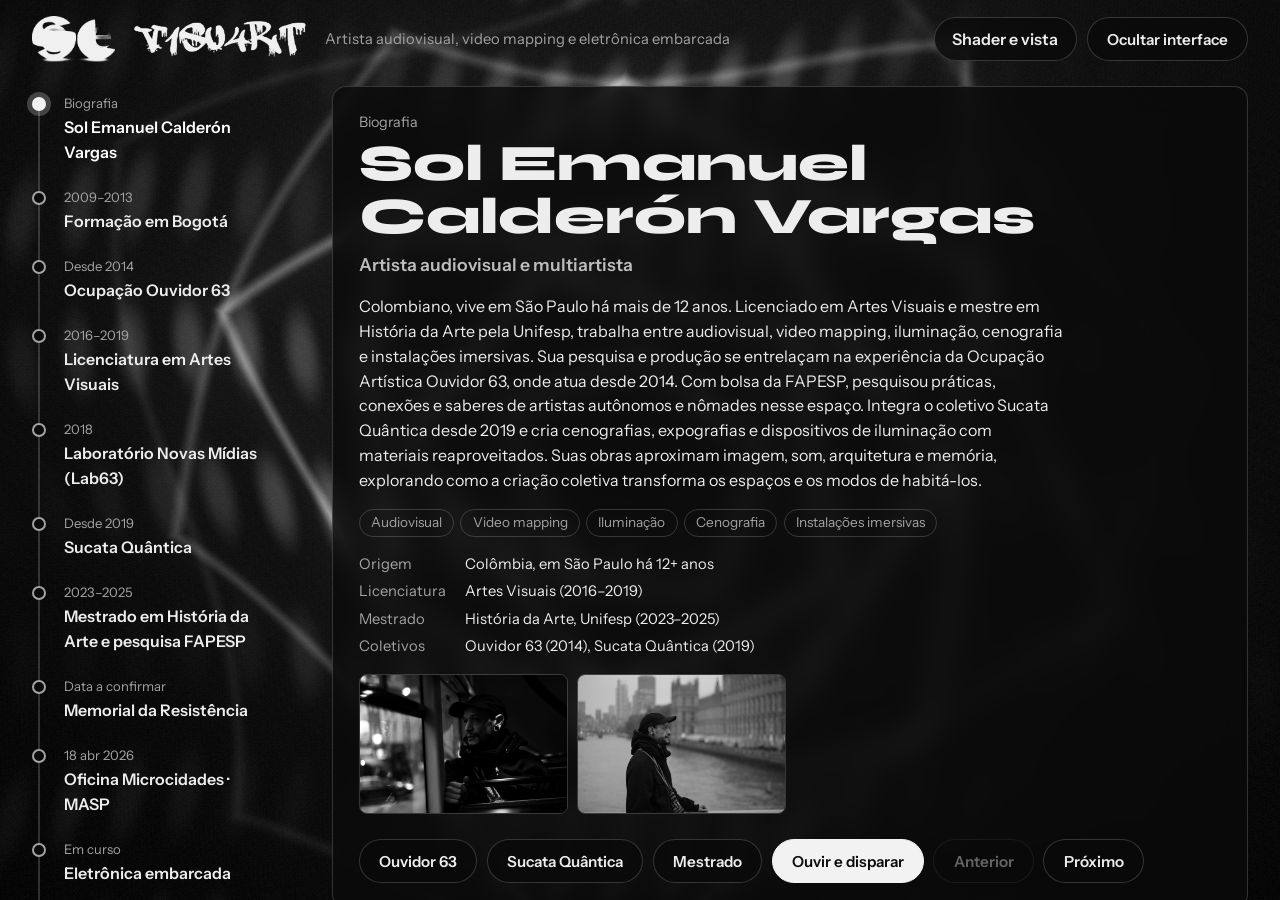
==== index.html @ 140cc6bf "Adicionar index.html e vercel.json, atualizar README e csproj" ====
<!DOCTYPE html>
<html lang="pt-BR">
<head>
  <meta charset="utf-8">
  <meta http-equiv="refresh" content="0; url=Portfolio/wwwroot/index.html">
  <title>Sol Emanuel · S0LE</title>
</head>
<body>
  <p><a href="Portfolio/wwwroot/index.html">Abrir o portfólio</a></p>
</body>
</html>
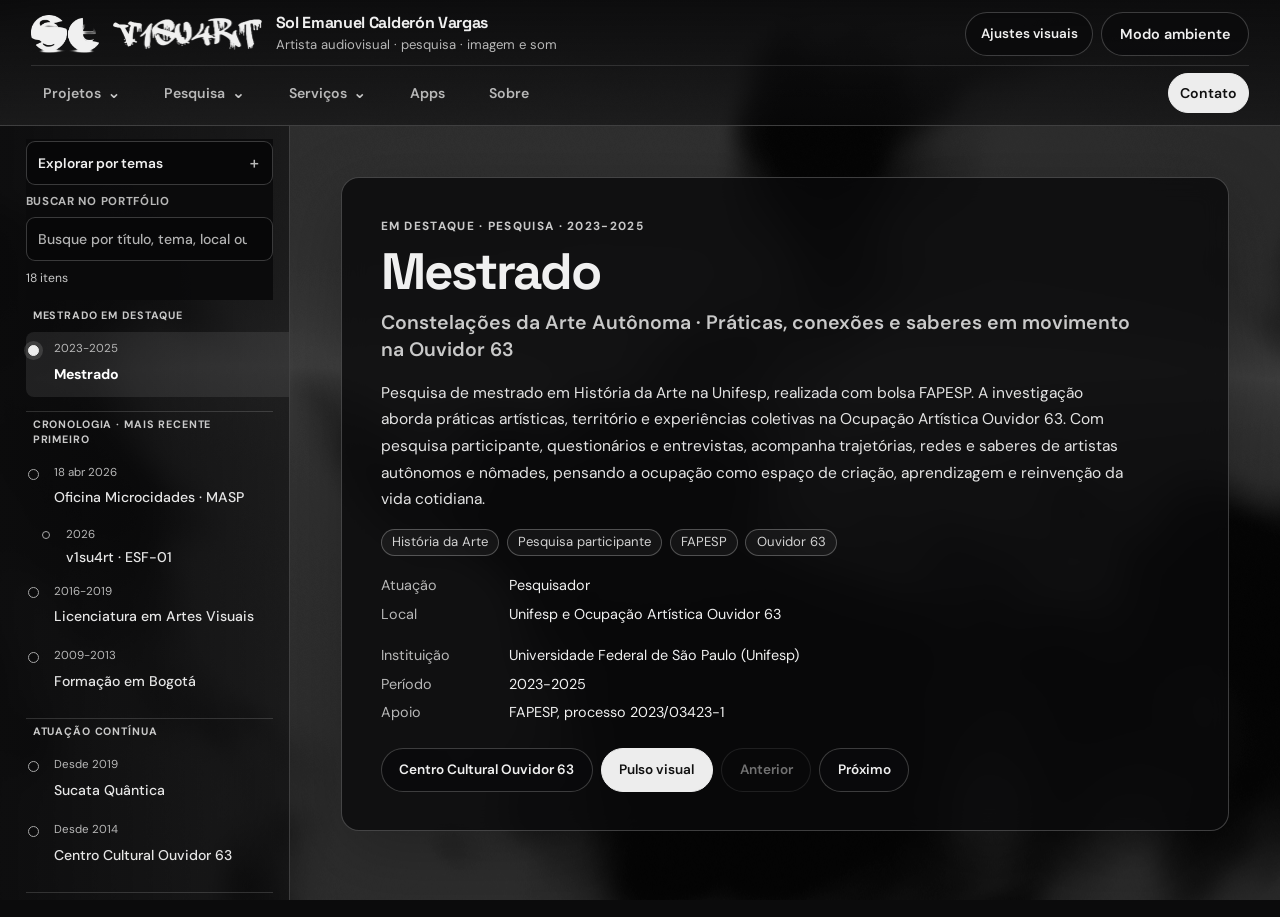
==== commit 41653439: "fix: sincroniza raiz com versao atualizada de wwwroot" ====
--- a/index.html
+++ b/index.html
@@ -2,10 +2,192 @@
 <html lang="pt-BR">
 <head>
   <meta charset="utf-8">
-  <meta http-equiv="refresh" content="0; url=Portfolio/wwwroot/index.html">
-  <title>Sol Emanuel · S0LE</title>
+  <meta name="viewport" content="width=device-width, initial-scale=1, viewport-fit=cover">
+  <meta name="description" content="Portfólio artístico de Sol Emanuel Calderón Vargas: audiovisual, fotografia, pesquisa e experiências visuais interativas.">
+  <meta name="theme-color" content="#0b0b0c">
+  <title>Sol Emanuel Calderón Vargas · Portfólio</title>
+  <link rel="preconnect" href="https://fonts.googleapis.com">
+  <link rel="preconnect" href="https://fonts.gstatic.com" crossorigin>
+  <link href="https://fonts.googleapis.com/css2?family=DM+Sans:wght@400;500;600;700&family=Space+Grotesk:wght@500;600;700&display=swap" rel="stylesheet">
+  <link rel="stylesheet" href="css/style.css">
 </head>
-<body>
-  <p><a href="Portfolio/wwwroot/index.html">Abrir o portfólio</a></p>
+<body class="v-desktop">
+  <canvas id="gl" aria-hidden="true"></canvas>
+  <div class="app" id="app">
+    <header class="brand">
+      <div class="identity">
+        <button type="button" class="logo logo-sole" id="logo-sole" aria-label="Sol Emanuel: abrir apresentação">
+          <img class="mono" src="img/sole-mono.png" alt="S0LE">
+          <img class="color" src="img/sole-color.jpg" alt="">
+        </button>
+        <button type="button" class="logo logo-v" id="logo-v" aria-label="Abrir Fotografias analógicas · VIVITAR">
+          <img src="img/v1su4rt-mono.png" alt="v1su4rt">
+        </button>
+        <div class="identity-copy">
+          <p class="brand-name">Sol Emanuel Calderón Vargas</p>
+          <p class="brand-sub">Artista audiovisual · pesquisa · imagem e som</p>
+        </div>
+      </div>
+      <nav class="main-nav" aria-label="Navegação principal">
+        <button type="button" class="nav-link" id="nav-work">Projetos</button>
+        <button type="button" class="nav-link" id="nav-apps">Apps</button>
+        <button type="button" class="nav-link" id="nav-bio">Sobre</button>
+        <button type="button" class="nav-link" id="nav-contact">Contato</button>
+        <button type="button" class="nav-link" id="nav-services">Serviços</button>
+      </nav>
+      <nav class="desktop-nav" aria-label="Navegação desktop">
+        <div class="desktop-nav-item" data-desktop-menu>
+          <button type="button" class="desktop-nav-trigger" aria-expanded="false" aria-controls="desktop-projects-panel">Projetos <span aria-hidden="true">⌄</span></button>
+          <div class="desktop-menu-panel" id="desktop-projects-panel" hidden>
+            <button type="button" class="desktop-menu-link" data-desktop-action="all-projects">Ver cronologia completa</button>
+            <span class="desktop-menu-divider" aria-hidden="true"></span>
+            <button type="button" class="desktop-menu-link" data-project-id="masp">Oficina Microcidades · MASP</button>
+            <button type="button" class="desktop-menu-link" data-project-id="ouvidor63">Centro Cultural Ouvidor 63</button>
+            <button type="button" class="desktop-menu-link" data-project-id="sucata">Sucata Quântica</button>
+            <button type="button" class="desktop-menu-link" data-project-id="v1su4rt">v1su4rt · ESF-01</button>
+            <button type="button" class="desktop-menu-link" data-project-id="apps-interativos">Aplicativos interativos</button>
+            <button type="button" class="desktop-menu-link" data-project-id="fotografia-vivitar">Fotografias analógicas · VIVITAR</button>
+            <button type="button" class="desktop-menu-link" data-project-id="canal-youtube">Canal de Vídeo</button>
+          </div>
+        </div>
+        <div class="desktop-nav-item" data-desktop-menu>
+          <button type="button" class="desktop-nav-trigger" data-desktop-section="research" aria-expanded="false" aria-controls="desktop-research-panel">Pesquisa <span aria-hidden="true">⌄</span></button>
+          <div class="desktop-menu-panel" id="desktop-research-panel" hidden>
+            <button type="button" class="desktop-menu-link" data-project-id="mestrado">Mestrado</button>
+            <button type="button" class="desktop-menu-link" data-editorial-page="pesquisa-interativa">Pesquisa em andamento · Arte interativa</button>
+          </div>
+        </div>
+        <div class="desktop-nav-item" data-desktop-menu>
+          <button type="button" class="desktop-nav-trigger" data-desktop-section="services" aria-expanded="false" aria-controls="desktop-services-panel">Serviços <span aria-hidden="true">⌄</span></button>
+          <div class="desktop-menu-panel" id="desktop-services-panel" hidden>
+            <button type="button" class="desktop-menu-link" data-service-target="artista-visual">Artista visual</button>
+            <button type="button" class="desktop-menu-link" data-service-target="iluminador">Iluminador</button>
+            <button type="button" class="desktop-menu-link" data-service-target="cenografo">Cenógrafo</button>
+            <button type="button" class="desktop-menu-link" data-service-target="videomaker">Videomaker</button>
+            <button type="button" class="desktop-menu-link" data-service-target="fotografo">Fotógrafo</button>
+          </div>
+        </div>
+        <button type="button" class="desktop-nav-link" data-project-id="apps-interativos">Apps</button>
+        <button type="button" class="desktop-nav-link" data-project-id="bio">Sobre</button>
+        <button type="button" class="desktop-nav-link desktop-contact" data-project-id="contato">Contato</button>
+      </nav>
+      <div class="head-actions">
+        <details class="controls" id="controls">
+          <summary>Ajustes visuais</summary>
+          <div class="panel">
+            <label for="c-view">Visualização</label>
+            <select id="c-view">
+              <option value="auto">Automática</option><option value="desktop">Desktop</option><option value="tablet">Tablet</option><option value="mobile">Celular</option>
+            </select>
+            <label for="c-speed">Velocidade do ambiente <output id="o-speed" for="c-speed">1.00</output></label>
+            <input type="range" id="c-speed" min="0" max="3" step="0.05" value="1">
+            <label for="c-warp">Distorção <output id="o-warp" for="c-warp">0.60</output></label>
+            <input type="range" id="c-warp" min="0" max="2" step="0.05" value="0.6">
+            <label for="c-pigment">Intensidade do pigmento <output id="o-pigment" for="c-pigment">1.00</output></label>
+            <input type="range" id="c-pigment" min="0.2" max="1.5" step="0.05" value="1">
+            <p class="note">O ambiente começa em tons de cinza. Toque ou arraste no fundo para criar manchas de cor. Com movimento reduzido, elas ficam paradas e desaparecem em alguns segundos.</p>
+            <button type="button" id="c-clear-ink" class="text-button">Limpar manchas</button>
+            <button type="button" id="c-reset" class="text-button">Restaurar ajustes</button>
+          </div>
+        </details>
+        <label class="ambient-effects" for="c-effect">Efeito visual
+          <select id="c-effect" aria-label="Efeito visual do modo ambiente">
+            <option value="auto">Por projeto</option>
+            <option value="1">Fumaça</option>
+            <option value="2">Orgânico psicodélico</option>
+            <option value="3">Fluxo fluido</option>
+            <option value="0">Analógico</option>
+            <option value="4">Malha digital</option>
+          </select>
+        </label>
+        <button type="button" class="btn ghost" id="c-bare" aria-pressed="false">Modo ambiente</button>
+      </div>
+      <details class="mobile-menu" id="mobile-menu">
+        <summary aria-controls="mobile-menu-panel">Menu</summary>
+        <div class="mobile-menu-panel" id="mobile-menu-panel"></div>
+      </details>
+    </header>
+
+    <nav class="rail list-view" aria-label="Navegação por projetos">
+      <div class="browse-tools">
+        <nav class="mobile-topic-tabs" id="mobile-topic-tabs" aria-label="Temas do portfólio">
+          <button type="button" data-mobile-topic="all" aria-pressed="true">Tudo</button>
+          <button type="button" data-mobile-topic="works" aria-pressed="false">Trabalhos</button>
+          <button type="button" data-mobile-topic="research" aria-pressed="false">Pesquisa</button>
+          <button type="button" data-mobile-topic="collective" aria-pressed="false">Coletivos</button>
+          <button type="button" data-mobile-topic="workshop" aria-pressed="false">Oficinas</button>
+          <button type="button" data-mobile-topic="interactive" aria-pressed="false">Interativos</button>
+          <button type="button" data-mobile-topic="apps" aria-pressed="false">Apps</button>
+          <button type="button" data-mobile-topic="education" aria-pressed="false">Formação</button>
+        </nav>
+        <details class="desktop-topic-filter" id="desktop-topic-filter">
+          <summary>Explorar por temas</summary>
+          <div class="desktop-topic-panel" aria-label="Filtrar conteúdos por tema">
+            <button type="button" data-topic="all" aria-pressed="true">Todos</button>
+            <button type="button" data-topic="works" aria-pressed="false">Trabalhos e documentação</button>
+            <button type="button" data-topic="research" aria-pressed="false">Pesquisa</button>
+            <button type="button" data-topic="collective" aria-pressed="false">Coletivos e território</button>
+            <button type="button" data-topic="workshop" aria-pressed="false">Oficinas e mediação</button>
+            <button type="button" data-topic="interactive" aria-pressed="false">Tecnologia e interação</button>
+            <button type="button" data-topic="apps" aria-pressed="false">Apps interativos</button>
+            <button type="button" data-topic="education" aria-pressed="false">Formação</button>
+          </div>
+        </details>
+        <div class="filter-control category-filter">
+          <label for="c-category">Explorar por tema</label>
+          <select id="c-category">
+            <option value="all">Todos os conteúdos</option>
+            <option value="works">Trabalhos e documentação</option>
+            <option value="research">Pesquisa</option>
+            <option value="collective">Coletivos e território</option>
+            <option value="workshop">Oficinas e mediação</option>
+            <option value="interactive">Tecnologia e interação</option>
+            <option value="apps">Apps interativos</option>
+            <option value="education">Formação</option>
+          </select>
+        </div>
+        <div class="filter-control">
+          <label for="c-search">Buscar no portfólio</label>
+          <input type="search" id="c-search" placeholder="Busque por título, tema, local ou linguagem" autocomplete="off">
+        </div>
+        <p class="browse-count" id="browse-count" aria-live="polite"></p>
+      </div>
+      <ol id="rail"></ol>
+      <button type="button" class="rail-view-toggle" id="rail-view-toggle" aria-pressed="true">Ver cronologia em faixa</button>
+      <p class="rail-hint">Use as setas, deslize entre projetos ou toque no fundo para revelar pigmentos.</p>
+    </nav>
+
+    <main class="stage" id="stage" aria-label="Conteúdo do portfólio" aria-live="polite" aria-atomic="false">
+      <article class="card static-content">
+        <p class="eyebrow">Portfólio artístico</p>
+        <p class="eyebrow mobile-only">Minibio</p>
+        <h1>Sol Emanuel Calderón Vargas</h1>
+        <p class="subtitle">Artista audiovisual e pesquisador em São Paulo</p>
+        <p class="text">Atua com audiovisual, video mapping, fotografia, cenografia, instalações e sistemas interativos.</p>
+        <h2>Mestrado</h2>
+        <p class="text">“Constelações da Arte Autônoma: práticas, conexões e saberes em movimento na Ouvidor 63”. Pesquisa em História da Arte na Unifesp, com apoio da FAPESP.</p>
+        <h2>Centro Cultural Ouvidor 63</h2>
+        <p class="text">Na Ouvidor 63, trabalha com registros audiovisuais, video mapping e criação coletiva. Na exposição do Memorial da Resistência, apresentou o video mapping da escada e dirigiu e criou o vídeo sobre as atividades dos artistas da Ouvidor 63, projetado no teto.</p>
+        <h2>Trabalhos e experiências digitais</h2>
+        <ul class="static-links">
+          <li><a href="https://psycovisao.vercel.app">Psycovisao</a></li>
+          <li><a href="https://urut.vercel.app">Urut</a></li>
+          <li><a href="https://v1su4rt.vercel.app">v1su4rt</a></li>
+          <li><a href="https://www.youtube.com/@501e87">Canal audiovisual no YouTube</a></li>
+        </ul>
+        <noscript><p class="note">Esta apresentação continua disponível sem JavaScript. Os filtros, a galeria e o shader interativo precisam dele para funcionar.</p></noscript>
+      </article>
+    </main>
+  </div>
+  <p class="visually-hidden" id="app-status" role="status" aria-live="polite"></p>
+  <dialog id="lb" aria-label="Imagem ampliada">
+    <button type="button" class="btn ghost lb-close" aria-label="Fechar imagem ampliada">Fechar</button>
+    <img alt="">
+    <p></p>
+  </dialog>
+  <script src="js/projects.js"></script>
+  <script src="js/shader.js"></script>
+  <script src="js/audio.js"></script>
+  <script src="js/app.js"></script>
 </body>
 </html>
--- a/css/style.css
+++ b/css/style.css
@@ -0,0 +1,462 @@
+/* Interface monocromática para os modos generativos de Sol. */
+:root {
+  color-scheme: dark;
+  --ink: #0b0b0c;
+  --panel: rgba(11, 11, 12, .88);
+  --line: rgba(240, 240, 240, .22);
+  --text: #f0f0f0;
+  --muted: #b8b8b8;
+  --accent: #ededed;
+  --soft: #c9c9c9;
+  --display: "Space Grotesk", system-ui, sans-serif;
+  --body: "DM Sans", system-ui, -apple-system, "Segoe UI", sans-serif;
+  --safe-top: env(safe-area-inset-top, 0px);
+  --safe-right: env(safe-area-inset-right, 0px);
+  --safe-bottom: env(safe-area-inset-bottom, 0px);
+  --safe-left: env(safe-area-inset-left, 0px);
+}
+* { box-sizing: border-box; }
+html, body { min-width: 320px; min-height: 100%; margin: 0; }
+body { height: 100%; overflow-x: hidden; overflow-y: auto; background: #0b0b0c; background: var(--ink); color: #f0f0f0; color: var(--text); font: 400 1rem/1.55 var(--body); }
+button, input, select { font: inherit; }
+button, a, summary, input, select { -webkit-tap-highlight-color: transparent; }
+:focus { outline: 2px solid var(--accent); outline-offset: 3px; }
+:focus:not(:focus-visible) { outline: none; }
+#gl { position: fixed; z-index: 0; inset: 0; display: block; width: 100%; height: 100%; opacity: .76; pointer-events: none; }
+::-webkit-scrollbar { width: 8px; height: 8px; }
+::-webkit-scrollbar-thumb { border-radius: 8px; background: rgba(240,240,240,.28); }
+.app {
+  position: relative; z-index: 1; display: flex; flex-direction: column; grid-template-areas: "brand brand" "rail stage";
+  grid-template-columns: minmax(245px, 290px) minmax(0,1fr); grid-template-rows: auto minmax(0,1fr);
+  width: 100%; height: 100%; height: 100vh; height: 100dvh; margin: 0 auto;
+  padding: var(--safe-top) var(--safe-right) var(--safe-bottom) var(--safe-left);
+}
+@supports (display: grid) { .app { display: grid; } }
+html:not(.js-ready) .app { grid-template-areas: "brand" "stage"; grid-template-columns: minmax(0,1fr); grid-template-rows: auto minmax(0,1fr); }
+html:not(.js-ready) .rail, html:not(.js-ready) .main-nav, html:not(.js-ready) .head-actions, html:not(.js-ready) .identity > .logo, html:not(.js-ready) .mobile-menu { display: none; }
+body.v-tablet .app { grid-template-columns: minmax(205px,250px) minmax(0,1fr); }
+body.v-mobile .app { grid-template-areas: "brand" "rail" "stage"; grid-template-columns: minmax(0,1fr); grid-template-rows: auto auto minmax(0,1fr); }
+body.framed.v-tablet .app, body.framed.v-mobile .app { border-inline: 1px solid var(--line); background: rgba(11,11,12,.38); }
+body.framed.v-tablet .app { max-width: 860px; }
+body.framed.v-mobile .app { max-width: 430px; }
+
+.brand { grid-area: brand; position: relative; display: flex; align-items: center; gap: 1rem; min-height: 82px; padding: .75rem clamp(1rem,2.4vw,2.5rem); border-bottom: 1px solid var(--line); background: linear-gradient(180deg,rgba(11,11,12,.94),rgba(11,11,12,.5)); }
+.identity { display: flex; align-items: center; gap: .85rem; min-width: 0; }
+.identity-copy { min-width: 0; }
+.brand-name { margin: 0; font: 700 1rem/1.2 var(--display); letter-spacing: -.02em; }
+.brand-sub { margin: .2rem 0 0; color: var(--muted); font-size: .82rem; }
+.logo { all: unset; position: relative; display: block; flex: 0 0 auto; height: 38px; border-radius: 8px; cursor: pointer; }
+.logo img { display: block; width: auto; height: 100%; }
+.logo-sole .color { position: absolute; inset: 0; width: 100%; height: 100%; border-radius: 8px; object-fit: cover; filter: grayscale(1); opacity: 0; transition: opacity .2s; }
+.logo-sole:hover .color, .logo-sole:focus-visible .color { opacity: 1; }
+.logo-v { height: 32px; }
+.logo-v:hover img, .logo-v:focus-visible img { animation: glitch .35s steps(2) infinite; filter: drop-shadow(0 0 7px rgba(255,255,255,.5)); }
+@keyframes glitch { 0%,100%{transform:translate(0)} 25%{transform:translate(-2px,1px)} 50%{transform:translate(2px,-1px)} 75%{transform:translate(-1px,-2px)} }
+.main-nav { display: flex; align-items: center; gap: .2rem; margin-left: auto; }
+.nav-link, .text-button { border: 0; border-radius: 999px; background: transparent; color: var(--muted); padding: .55rem .75rem; font: 600 .88rem var(--body); text-decoration: none; cursor: pointer; }
+.nav-link:hover, .text-button:hover { color: var(--text); background: rgba(235,235,235,.1); }
+.head-actions { display: flex; align-items: center; gap: .5rem; margin-left: .25rem; }
+.btn { display: inline-flex; align-items: center; justify-content: center; min-height: 44px; padding: .55rem 1.1rem; border: 1px solid var(--accent); border-radius: 999px; background: var(--accent); color: #111; font: 600 .9rem var(--body); text-align: center; text-decoration: none; cursor: pointer; transition: background .15s,border-color .15s,transform .15s; }
+.btn:hover { transform: translateY(-1px); }
+.btn:active { transform: scale(.98); }
+.btn:disabled { opacity: .45; cursor: default; transform: none; }
+.btn.ghost { border-color: var(--line); background: rgba(11,11,12,.78); color: var(--text); }
+.btn.ghost:hover { border-color: var(--soft); background: rgba(235,235,235,.1); }
+
+.rail { grid-area: rail; min-height: 0; overflow: auto; padding: .8rem 1rem 1.2rem clamp(1rem,2vw,2rem); border-right: 1px solid var(--line); background: linear-gradient(90deg,rgba(11,11,12,.9),rgba(11,11,12,.55)); }
+.browse-tools { position: sticky; z-index: 2; top: 0; display: grid; gap: .5rem; padding: .15rem 0 .8rem; background: rgba(11,11,12,.95); }
+.filter-control { display: grid; gap: .35rem; }
+.browse-tools label { color: var(--muted); font-size: .72rem; font-weight: 700; letter-spacing: .06em; text-transform: uppercase; }
+.browse-tools input, .browse-tools select, .panel select { width: 100%; min-height: 44px; padding: .5rem .7rem; border: 1px solid var(--line); border-radius: 9px; background: rgba(8,8,9,.94); color: var(--text); font: 500 .88rem var(--body); }
+.browse-tools input::placeholder { color: #b2b2b2; }
+.browse-count { min-height: 1.2em; margin: 0; color: var(--soft); font-size: .76rem; }
+.rail ol { margin: 0; padding: 0 0 .5rem; list-style: none; }
+.rail li { position: relative; }
+.rail-section { margin: .85rem 0 .25rem; padding: .35rem .45rem; border-top: 1px solid rgba(235,235,235,.16); }
+.rail-section:first-child { margin-top: .15rem; border-top: 0; }
+.rail-section h2 { margin: 0; color: var(--soft); font: 700 .67rem/1.35 var(--body); letter-spacing: .08em; text-transform: uppercase; }
+.node { all: unset; position: relative; display: grid; gap: .1rem; width: 100%; min-height: 48px; padding: .5rem .45rem .55rem 1.8rem; border-radius: 8px; cursor: pointer; }
+.node:hover { background: rgba(235,235,235,.08); }
+.node:focus-visible { outline: 2px solid var(--accent); outline-offset: 2px; }
+.node .dot { position: absolute; top: .8rem; left: .15rem; width: 11px; height: 11px; border: 1.5px solid #a8a8a8; border-radius: 50%; background: var(--ink); }
+.node .when { color: var(--muted); font-size: .72rem; }
+.node .name { color: #e6e6e6; font-size: .88rem; font-weight: 500; line-height: 1.3; }
+.node[aria-current="page"] { background: rgba(235,235,235,.09); }
+.node[aria-current="page"] .dot { border-color: var(--accent); background: var(--accent); box-shadow: 0 0 0 4px rgba(235,235,235,.15); }
+.node[aria-current="page"] .name, .rail li.featured .name { color: #fff; font-weight: 700; }
+.rail li.sub { margin-left: .7rem; }
+.rail li.sub .node { min-height: 42px; padding-top: .35rem; padding-bottom: .4rem; }
+.rail li.sub .node .dot { top: .67rem; left: .3rem; width: 8px; height: 8px; }
+.rail-hint { max-width: 34ch; margin: .6rem .25rem 0; color: var(--muted); font-size: .72rem; line-height: 1.45; }
+.rail-view-toggle { display: none; }
+
+.stage { grid-area: stage; min-width: 0; min-height: 0; overflow: auto; padding: clamp(1rem,4vw,3.5rem); touch-action: pan-y; }
+.card { width: min(100%,900px); margin: auto; padding: clamp(1.1rem,3vw,2.4rem); border: 1px solid rgba(235,235,235,.24); border-radius: 18px; background: rgba(10,10,11,.82); box-shadow: 0 20px 70px rgba(0,0,0,.24); backdrop-filter: blur(12px); -webkit-backdrop-filter: blur(12px); transition: opacity .2s,transform .2s; }
+.card.swap { opacity: 0; transform: translateY(8px); }
+.card-heading { max-width: 70ch; }
+.card .eyebrow { margin: 0 0 .65rem; color: var(--soft); font-size: .74rem; font-weight: 700; letter-spacing: .11em; text-transform: uppercase; }
+.card h1 { margin: 0; font: 700 clamp(1.8rem,4vw,3.45rem)/1.04 var(--display); letter-spacing: -.04em; overflow-wrap: anywhere; }
+.card h2 { margin: 1.35rem 0 0; font: 700 clamp(1.15rem,2vw,1.45rem)/1.2 var(--display); }
+.card .subtitle { margin: .65rem 0 0; color: var(--soft); font-size: clamp(1rem,1.7vw,1.22rem); font-weight: 600; line-height: 1.4; }
+.card .text { max-width: 68ch; margin: 1rem 0 0; color: #e4e4e4; font-size: clamp(.97rem,1.2vw,1.06rem); line-height: 1.72; }
+.tags { display: flex; flex-wrap: wrap; gap: .45rem; margin: 1rem 0 0; padding: 0; list-style: none; }
+.tags li { padding: .15rem .65rem; border: 1px solid rgba(235,235,235,.28); border-radius: 999px; background: rgba(235,235,235,.05); color: #d2d2d2; font-size: .82rem; }
+.project-meta, .specs { display: grid; grid-template-columns: minmax(7rem,max-content) minmax(0,1fr); gap: .4rem 1rem; max-width: 70ch; margin: 1.15rem 0 0; font-size: .9rem; }
+.project-meta dt, .specs dt { color: var(--muted); }
+.project-meta dd, .specs dd { margin: 0; color: var(--text); }
+.links { display: grid; gap: .5rem; margin: 1rem 0 0; padding: 0; list-style: none; }
+.links li { display: flex; align-items: stretch; gap: .5rem; }
+.links li.group { display: block; margin-top: .7rem; }
+.links h3 { margin: 0; color: var(--soft); font: 700 1rem var(--display); }
+.links a { display: grid; flex: 1; grid-template-columns: minmax(6rem,10rem) minmax(0,1fr) auto; align-items: center; gap: .6rem; min-width: 0; min-height: 44px; padding: .65rem .8rem; border: 1px solid var(--line); border-radius: 10px; background: rgba(235,235,235,.035); color: var(--text); text-decoration: none; }
+.links a:hover { border-color: var(--soft); background: rgba(235,235,235,.1); }
+.links .k, .links .go { color: var(--muted); }
+.links .v { overflow-wrap: anywhere; }
+.links .go { font-size: .82rem; }
+.static-links { display: flex; flex-wrap: wrap; gap: .65rem 1rem; margin-top: .8rem; padding-left: 1.25rem; }
+.static-links a { color: var(--text); }
+.gallery { columns: 220px; column-gap: .9rem; margin: 1rem 0 0; padding: 0; list-style: none; }
+.gallery li { break-inside: avoid; margin-bottom: .9rem; }
+.thumb { all: unset; display: block; width: 100%; overflow: hidden; border: 1px solid var(--line); border-radius: 8px; cursor: zoom-in; }
+.thumb picture, .thumb img { display: block; width: 100%; }
+.thumb img { height: auto; background: rgba(8,8,9,.75); filter: grayscale(1) contrast(1.04); transition: filter .25s,transform .25s; }
+.thumb:hover img, .thumb:focus-visible img { filter: grayscale(.35) contrast(1.04); transform: scale(1.02); }
+.thumb:focus-visible { outline: 2px solid var(--accent); outline-offset: 3px; }
+.gallery li.image-unavailable { display: none; }
+.cap { display: block; margin-top: .25rem; color: var(--muted); font-size: .78rem; line-height: 1.4; }
+.actions { display: flex; flex-wrap: wrap; gap: .5rem; margin-top: 1.5rem; }
+.actions .btn { min-height: 44px; font-size: .85rem; }
+.copy-button { align-self: stretch; }
+.empty-state { margin-top: 10vh; }
+.visually-hidden { position: absolute !important; width: 1px; height: 1px; overflow: hidden; clip: rect(0,0,0,0); white-space: nowrap; }
+dialog#lb { width: 94vw; max-width: 1100px; max-height: 92vh; max-height: 92dvh; padding: 1.2rem; border: 1px solid var(--line); border-radius: 12px; background: #0b0b0c; color: var(--text); box-shadow: 0 24px 80px rgba(0,0,0,.5); }
+dialog#lb:not([open]) { display: none; }
+dialog#lb.fallback-open { position: fixed; z-index: 101; top: 50%; left: 50%; display: block; overflow: auto; transform: translate(-50%,-50%); }
+body.lb-fallback::after { position: fixed; z-index: 100; inset: 0; background: rgba(0,0,0,.88); content: ""; }
+dialog#lb::backdrop { background: rgba(0,0,0,.88); backdrop-filter: blur(4px); }
+dialog#lb img { display: block; max-width: 100%; max-height: 76vh; max-height: 76dvh; margin: 0 auto; border-radius: 6px; }
+dialog#lb p { margin: .6rem 0; color: var(--muted); }
+.lb-close { display: flex; margin: 0 0 .8rem auto; }
+.controls { position: relative; }
+.mobile-menu, .mobile-only { display: none; }
+.desktop-nav, .desktop-topic-filter, .mobile-topic-tabs { display: none; }
+.controls summary { display: flex; align-items: center; min-height: 44px; padding: 0 .9rem; border: 1px solid var(--line); border-radius: 999px; background: rgba(11,11,12,.85); color: var(--text); font-size: .84rem; font-weight: 600; cursor: pointer; }
+.controls summary::-webkit-details-marker { display: none; }
+.controls .panel { position: absolute; z-index: 10; top: calc(100% + .5rem); right: 0; display: grid; gap: .75rem; width: calc(100vw - 2rem); max-width: 21rem; max-height: 80vh; max-height: min(80dvh,40rem); overflow: auto; padding: 1rem; border: 1px solid var(--line); border-radius: 14px; background: rgba(11,11,12,.97); box-shadow: 0 18px 50px rgba(0,0,0,.4); }
+.ambient-effects { display: none; }
+.ambient-effects select { min-height: 44px; padding: .45rem .65rem; border: 1px solid var(--line); border-radius: 10px; background: #101011; color: var(--text); font: 500 .86rem var(--body); }
+.panel label { display: grid; gap: .2rem; color: var(--text); font-size: .82rem; }
+.panel input[type="range"] { width: 100%; min-height: 34px; accent-color: var(--accent); }
+.panel output { float: right; color: var(--soft); font-variant-numeric: tabular-nums; }
+.panel select { min-height: 44px; }
+.note { margin: 0; color: var(--muted); font-size: .82rem; line-height: 1.5; }
+.text-button { justify-self: start; min-height: 44px; padding-left: 0; color: var(--soft); }
+body.bare .main-nav, body.bare .identity-copy, body.bare #logo-v, body.bare .controls, body.bare .rail, body.bare .stage { visibility: hidden; opacity: 0; pointer-events: none; }
+body.bare .brand { justify-content: space-between; }
+body.bare #c-bare { position: fixed; z-index: 5; top: calc(1rem + var(--safe-top)); right: calc(1rem + var(--safe-right)); }
+body.bare .ambient-effects { position: fixed; z-index: 5; top: calc(4.4rem + var(--safe-top)); right: calc(1rem + var(--safe-right)); display: grid; gap: .25rem; width: calc(100vw - 2rem); max-width: 19rem; max-width: min(19rem,calc(100vw - 2rem)); padding: .55rem .65rem; border: 1px solid var(--line); border-radius: 12px; background: rgba(11,11,12,.96); color: var(--text); font-size: .78rem; }
+body.bare .ambient-effects select { width: 100%; }
+
+@media (min-width: 1100px) {
+  .brand {
+    display: grid;
+    grid-template-columns: minmax(0,1fr) auto;
+    grid-template-rows: auto auto;
+    gap: .55rem 1.2rem;
+    min-height: 112px;
+  }
+  .identity { grid-column: 1; grid-row: 1; }
+  .head-actions { grid-column: 2; grid-row: 1; }
+  .main-nav { display: none; }
+  .desktop-nav {
+    display: flex;
+    grid-column: 1 / -1;
+    grid-row: 2;
+    align-items: center;
+    gap: clamp(.55rem,1.5vw,1.4rem);
+    min-height: 42px;
+    padding-top: .45rem;
+    border-top: 1px solid rgba(235,235,235,.13);
+  }
+  .desktop-nav-item { position: relative; }
+  .desktop-nav-trigger, .desktop-nav-link {
+    display: inline-flex;
+    align-items: center;
+    gap: .4rem;
+    min-height: 40px;
+    padding: .45rem .7rem;
+    border: 1px solid transparent;
+    border-radius: 999px;
+    background: transparent;
+    color: var(--muted);
+    font: 600 .88rem var(--body);
+    text-decoration: none;
+    cursor: pointer;
+  }
+  .desktop-nav-trigger:hover, .desktop-nav-link:hover,
+  .desktop-nav-trigger:focus-visible, .desktop-nav-link:focus-visible,
+  .desktop-nav-item.is-open > .desktop-nav-trigger,
+  .desktop-nav [aria-current="page"] {
+    border-color: var(--line);
+    background: rgba(235,235,235,.08);
+    color: var(--text);
+  }
+  .desktop-nav-trigger span { color: var(--soft); font-size: 1rem; }
+  .desktop-nav-link.desktop-contact { margin-left: auto; border-color: var(--accent); background: var(--accent); color: #111; }
+  .desktop-nav-link.desktop-contact:hover, .desktop-nav-link.desktop-contact:focus-visible { background: #fff; color: #111; }
+  .desktop-menu-panel {
+    position: absolute;
+    z-index: 30;
+    top: calc(100% + .3rem);
+    left: 0;
+    display: grid;
+    gap: .16rem;
+    width: min(23rem,calc(100vw - 2rem));
+    max-height: min(68vh,38rem);
+    overflow: auto;
+    padding: .55rem;
+    border: 1px solid var(--line);
+    border-radius: 14px;
+    background: rgba(11,11,12,.98);
+    box-shadow: 0 18px 50px rgba(0,0,0,.48);
+  }
+  .desktop-menu-panel[hidden] { display: none; }
+  .desktop-menu-link {
+    display: block;
+    width: 100%;
+    min-height: 42px;
+    padding: .55rem .7rem;
+    border: 0;
+    border-radius: 8px;
+    background: transparent;
+    color: var(--text);
+    font: 500 .9rem/1.4 var(--body);
+    text-align: left;
+    cursor: pointer;
+  }
+  .desktop-menu-link:hover, .desktop-menu-link:focus-visible { background: rgba(235,235,235,.1); color: #fff; }
+  .desktop-menu-divider { height: 1px; margin: .25rem .5rem; background: var(--line); }
+  .desktop-topic-filter { position: relative; display: block; }
+  .browse-tools > .filter-control:first-of-type { display: none; }
+  .desktop-topic-filter > summary {
+    display: flex;
+    align-items: center;
+    justify-content: space-between;
+    min-height: 44px;
+    padding: .5rem .7rem;
+    border: 1px solid var(--line);
+    border-radius: 9px;
+    background: rgba(8,8,9,.94);
+    color: var(--text);
+    font-size: .86rem;
+    font-weight: 600;
+    cursor: pointer;
+    list-style: none;
+  }
+  .desktop-topic-filter > summary::-webkit-details-marker { display: none; }
+  .desktop-topic-filter > summary::after { content: "＋"; color: var(--muted); }
+  .desktop-topic-filter[open] > summary::after { content: "−"; }
+  .desktop-topic-panel {
+    position: absolute;
+    z-index: 8;
+    top: calc(100% + .3rem);
+    left: 0;
+    display: grid;
+    gap: .15rem;
+    width: min(22rem,calc(100vw - 3rem));
+    max-height: min(58vh,30rem);
+    overflow: auto;
+    padding: .5rem;
+    border: 1px solid var(--line);
+    border-radius: 12px;
+    background: rgba(11,11,12,.98);
+    box-shadow: 0 16px 42px rgba(0,0,0,.42);
+  }
+  .desktop-topic-panel button {
+    min-height: 40px;
+    padding: .45rem .6rem;
+    border: 0;
+    border-radius: 7px;
+    background: transparent;
+    color: var(--muted);
+    font: 500 .84rem var(--body);
+    text-align: left;
+    cursor: pointer;
+  }
+  .desktop-topic-panel button:hover, .desktop-topic-panel button:focus-visible,
+  .desktop-topic-panel button[aria-pressed="true"] { background: rgba(235,235,235,.1); color: #fff; }
+  .desktop-editorial-card { width: min(100%,960px); }
+  .desktop-editorial-card .service-grid {
+    display: grid;
+    grid-template-columns: repeat(2,minmax(0,1fr));
+    gap: .8rem;
+    margin: 1.5rem 0 0;
+  }
+  .desktop-editorial-card .service-item {
+    min-height: 110px;
+    padding: 1rem;
+    border: 1px solid var(--line);
+    border-radius: 12px;
+    background: rgba(235,235,235,.04);
+  }
+  .desktop-editorial-card .service-item h2 { margin: 0; font-size: 1.12rem; }
+  .desktop-editorial-card .service-item p { margin: .55rem 0 0; color: var(--muted); font-size: .9rem; }
+  .desktop-editorial-card .research-status {
+    margin-top: 1.4rem;
+    padding: .8rem 1rem;
+    border-left: 2px solid var(--soft);
+    background: rgba(235,235,235,.05);
+    color: var(--soft);
+  }
+  .desktop-editorial-card .research-experiment {
+    margin-top: 1.5rem;
+    padding: 1.15rem 1.25rem;
+    border: 1px solid var(--line);
+    border-radius: 14px;
+    background: linear-gradient(135deg,rgba(235,235,235,.075),rgba(235,235,235,.018));
+  }
+  .desktop-editorial-card .research-experiment h2 { margin: .25rem 0 .65rem; font-size: clamp(1.25rem,2vw,1.7rem); }
+  .desktop-editorial-card .research-experiment .text { max-width: 70ch; }
+}
+
+@media (max-width: 1099px) {
+  .brand { flex-wrap: wrap; }
+  .main-nav { margin-left: auto; }
+}
+@media (max-width: 699px) {
+  body { height: auto; min-height: 100%; overflow-x: hidden; overflow-y: auto; }
+  /* Preserve the narrow-screen editorial fallback even when app.js never runs. */
+  .app { display: flex; flex-direction: column; height: auto; min-height: 100%; min-height: 100vh; min-height: 100dvh; grid-template-areas: "brand" "rail" "stage"; grid-template-columns: minmax(0,1fr); grid-template-rows: auto auto 1fr; }
+  body.v-mobile .brand, .brand { display: grid; grid-template-columns: minmax(0,1fr) auto; gap: .55rem; padding: .65rem .85rem; }
+  .identity { gap: .6rem; }
+  .logo-sole { height: 32px; }
+  .brand .logo { display: flex; align-items: center; justify-content: center; width: 44px; min-width: 44px; height: 44px; min-height: 44px; }
+  .brand .logo-sole .mono, .brand .logo-sole .color { width: 100%; height: 100%; object-fit: contain; }
+  .logo-v { display: flex; flex: 0 0 44px; align-items: center; justify-content: center; width: 44px; height: 44px; }
+  .logo-v img { width: 100%; height: auto; max-height: 32px; object-fit: contain; }
+  .brand-name { font-size: .82rem; }
+  .identity, .identity-copy { min-width: 0; }
+  .brand-name, .brand-sub { overflow-wrap: anywhere; }
+  .brand-sub { display: none; }
+  .mobile-only { display: block; }
+  .mobile-menu { position: static; display: block; grid-column: 2; grid-row: 1; align-self: center; }
+  .mobile-menu > summary { display: flex; align-items: center; justify-content: center; min-width: 4.2rem; min-height: 44px; padding: .4rem .65rem; border: 1px solid var(--line); border-radius: 999px; background: rgba(11,11,12,.85); color: var(--text); font-size: .82rem; font-weight: 600; cursor: pointer; list-style: none; }
+  .mobile-menu > summary::-webkit-details-marker { display: none; }
+  .mobile-menu-panel { position: fixed; z-index: 20; top: calc(4.4rem + var(--safe-top)); left: calc(.65rem + var(--safe-left)); right: calc(.65rem + var(--safe-right)); display: grid; gap: .7rem; width: auto; max-width: 30rem; max-height: calc(100vh - 5.2rem - var(--safe-top) - var(--safe-bottom)); max-height: calc(100dvh - 5.2rem - var(--safe-top) - var(--safe-bottom)); margin-inline: auto; overflow: auto; overscroll-behavior: contain; padding: .8rem; border: 1px solid var(--line); border-radius: 14px; background: rgba(11,11,12,.97); box-shadow: 0 18px 50px rgba(0,0,0,.4); }
+  .mobile-menu.mobile-menu-fallback:not(.is-open) > .mobile-menu-panel { display: none; }
+  .mobile-menu-panel > .main-nav { display: grid; grid-area: auto; grid-template-columns: repeat(2,minmax(0,1fr)); gap: .25rem; margin: 0; }
+  .mobile-menu-panel > .main-nav #nav-services { grid-column: 1 / -1; }
+  .mobile-menu-panel .nav-link { min-height: 44px; padding: .4rem .35rem; font-size: .82rem; }
+  .mobile-menu-panel input[type="range"] { width: 100%; min-height: 44px; margin: 0; touch-action: pan-x; }
+  .mobile-menu-panel input[type="range"]::-webkit-slider-thumb { width: 26px; height: 26px; }
+  .mobile-menu-panel input[type="range"]::-moz-range-thumb { width: 26px; height: 26px; }
+  .mobile-menu-panel > .head-actions { display: grid; grid-area: auto; grid-template-columns: minmax(0,1fr); gap: .55rem; align-items: stretch; margin: 0; }
+  .mobile-menu-panel .controls { min-width: 0; }
+  .mobile-menu-panel .controls summary { justify-content: center; }
+  .mobile-menu-panel .controls .panel .text-button { min-height: 44px; }
+  .mobile-menu-panel .controls .panel { position: static; width: 100%; max-width: none; max-height: none; overflow: visible; box-shadow: none; }
+  .mobile-menu-panel .ambient-effects { display: grid; gap: .25rem; width: 100%; color: var(--text); font-size: .78rem; }
+  .mobile-menu-panel .ambient-effects select { width: 100%; min-height: 44px; }
+  .mobile-menu-panel > .rail { display: block; grid-area: auto; min-height: 0; overflow: visible; padding: 0; border: 0; background: transparent; }
+  .rail { display: none; }
+  .nav-link { flex: 1; min-height: 44px; padding: .4rem .3rem; font-size: .8rem; }
+  .controls summary { min-height: 44px; padding-inline: .65rem; font-size: .76rem; }
+  #c-bare { min-height: 44px; padding: .4rem .65rem; font-size: .76rem; }
+  .mobile-menu-panel .browse-tools { position: static; grid-template-columns: minmax(0,1fr); gap: .55rem; padding: 0; background: transparent; }
+  .mobile-menu-panel .mobile-topic-tabs {
+    display: flex;
+    gap: .35rem;
+    overflow-x: auto;
+    overscroll-behavior-x: contain;
+    scroll-snap-type: x proximity;
+    scrollbar-width: thin;
+    padding: .1rem 0 .4rem;
+    touch-action: pan-x;
+  }
+  .mobile-topic-tabs button {
+    flex: 0 0 auto;
+    min-height: 44px;
+    padding: .45rem .7rem;
+    border: 1px solid var(--line);
+    border-radius: 999px;
+    background: rgba(11,11,12,.82);
+    color: var(--muted);
+    font-size: .78rem;
+    scroll-snap-align: start;
+  }
+  .mobile-topic-tabs button[aria-pressed="true"], .mobile-topic-tabs button:focus-visible {
+    border-color: var(--accent);
+    background: rgba(235,235,235,.14);
+    color: var(--text);
+  }
+  .mobile-menu-panel .browse-tools > .category-filter { display: none; }
+  .browse-tools label { font-size: .63rem; }
+  .browse-tools input, .browse-tools select { min-height: 42px; font-size: .77rem; }
+  .mobile-menu-panel .browse-tools input, .mobile-menu-panel .browse-tools select { min-height: 44px; }
+  .browse-count { display: block; }
+  .mobile-menu-panel .rail:not(.list-view) ol { display: flex; flex-direction: row; gap: .25rem; max-height: none; overflow-x: auto; overflow-y: hidden; overscroll-behavior-x: contain; padding: .25rem 0 .45rem; touch-action: pan-x; }
+  .mobile-menu-panel .rail ol { display: flex; flex-direction: column; gap: .1rem; max-height: 38vh; max-height: min(38vh,18rem); overflow-x: hidden; overflow-y: auto; overscroll-behavior: contain; padding: .25rem 0 .45rem; scrollbar-width: thin; }
+  .mobile-menu-panel .rail:not(.list-view) li:not(.rail-section), .mobile-menu-panel .rail:not(.list-view) li.sub { flex: 0 0 148px; width: auto; }
+  .mobile-menu-panel .rail:not(.list-view) .rail-section { flex: 0 0 108px; align-items: flex-end; min-height: 3rem; border-right: 1px solid rgba(235,235,235,.18); border-bottom: 0; }
+  .rail.list-view ol { display: flex; flex-direction: column; overflow-y: auto; }
+  .mobile-menu-panel .rail li:not(.rail-section), .mobile-menu-panel .rail li.sub { flex: 0 0 auto; width: 100%; margin: 0; }
+  .mobile-menu-panel .rail-section { display: flex; flex: 0 0 auto; align-items: center; min-height: 2rem; margin: .35rem 0 0; padding: .25rem .35rem; border-top: 0; border-right: 0; border-bottom: 1px solid rgba(235,235,235,.14); }
+  .mobile-menu-panel .rail-section h2 { font-size: .65rem; }
+  .mobile-menu-panel .rail-view-toggle { display: inline-flex; align-items: center; justify-self: start; min-height: 44px; margin: .2rem 0; padding: .35rem .7rem; border: 1px solid var(--line); border-radius: 999px; background: rgba(11,11,12,.85); color: var(--text); font-size: .78rem; }
+  .node { min-height: 58px; padding: .25rem .3rem .35rem 1.1rem; }
+  .node .dot { top: .42rem; left: .05rem; width: 9px; height: 9px; }
+  .node .name { font-size: .78rem; }
+  .rail li.sub .node { min-height: 52px; padding: .25rem .3rem .3rem .95rem; }
+  .rail li.sub .node .dot { top: .43rem; left: .15rem; width: 7px; height: 7px; }
+  .mobile-menu-panel .rail-hint { display: block; margin: .35rem .1rem .15rem; font-size: .68rem; }
+  .stage { min-height: 50vh; overflow: visible; padding: .8rem .75rem calc(1rem + var(--safe-bottom)); }
+  .card { width: 100%; max-width: 900px; padding: 1rem; border-radius: 14px; }
+  .desktop-editorial-card { width: 100%; }
+  .desktop-editorial-card .service-grid { display: grid; grid-template-columns: minmax(0,1fr); gap: .6rem; margin-top: 1rem; }
+  .desktop-editorial-card .service-item { min-height: 0; padding: .85rem; border: 1px solid var(--line); border-radius: 12px; background: rgba(235,235,235,.04); }
+  .desktop-editorial-card .service-item h2 { margin: 0; font-size: 1.05rem; }
+  .desktop-editorial-card .service-item p { margin: .4rem 0 0; color: var(--muted); font-size: .9rem; }
+  .card h1 { font-size: clamp(1.7rem,8vw,2.6rem); }
+  .card .text { margin-top: .9rem; font-size: .95rem; line-height: 1.65; }
+  .project-meta, .specs { grid-template-columns: 1fr; gap: 0; }
+  .project-meta dd, .specs dd { margin-bottom: .55rem; }
+  .links a { grid-template-columns: minmax(0,1fr) auto; }
+  .links a { min-height: 44px; }
+  .links .k { grid-column: 1 / -1; }
+  .gallery { columns: 2; column-gap: .55rem; }
+  .gallery li { margin-bottom: .65rem; }
+  .gallery img { max-height: 45vh; object-fit: contain; }
+  .actions { gap: .4rem; }
+  .actions .btn { padding: .5rem .75rem; }
+  dialog#lb { padding: .8rem; }
+}
+@media (max-width: 380px) {
+  .brand { grid-template-columns: minmax(0,1fr) auto; }
+  .identity { gap: .4rem; }
+  .identity-copy { overflow-wrap: anywhere; }
+  .brand-name { font-size: clamp(.72rem,3.2vw,.8rem); line-height: 1.25; }
+  .mobile-menu { grid-column: 2; grid-row: 1; }
+  .head-actions { grid-column: auto; grid-row: auto; }
+  .main-nav { grid-row: 3; }
+  .controls .panel { left: calc(.4rem + var(--safe-left)); right: auto; width: min(21rem,calc(100vw - 1rem - var(--safe-left) - var(--safe-right))); }
+  .rail li:not(.rail-section), .rail li.sub { flex-basis: 132px; }
+  .rail-section { flex-basis: 94px; }
+  .mobile-menu-panel .rail:not(.list-view) li:not(.rail-section), .mobile-menu-panel .rail:not(.list-view) li.sub { flex-basis: 132px; }
+  .mobile-menu-panel .rail:not(.list-view) .rail-section { flex-basis: 94px; }
+  .browse-tools input, .browse-tools select { font-size: .74rem; }
+}
+@media (max-width: 699px) and (hover: none) {
+  .logo-sole:hover .color { opacity: 0; }
+  .logo-v:hover img { animation: none; filter: none; }
+  .btn:hover, .btn.ghost:hover, .nav-link:hover, .text-button:hover, .node:hover, .links a:hover { transform: none; }
+}
+@media (max-width: 699px) {
+  body.bare .ambient-effects { top: calc(4rem + var(--safe-top)); right: calc(.65rem + var(--safe-right)); }
+  body.bare #c-bare { top: calc(.65rem + var(--safe-top)); right: calc(.65rem + var(--safe-right)); }
+}
+@media (prefers-reduced-motion: reduce) {
+  *, *::before, *::after { scroll-behavior: auto !important; animation: none !important; transition-duration: .01ms !important; }
+}
+@media (prefers-reduced-transparency: reduce) {
+  .card, .rail, .browse-tools, .controls .panel { background: #101011; backdrop-filter: none; -webkit-backdrop-filter: none; }
+}
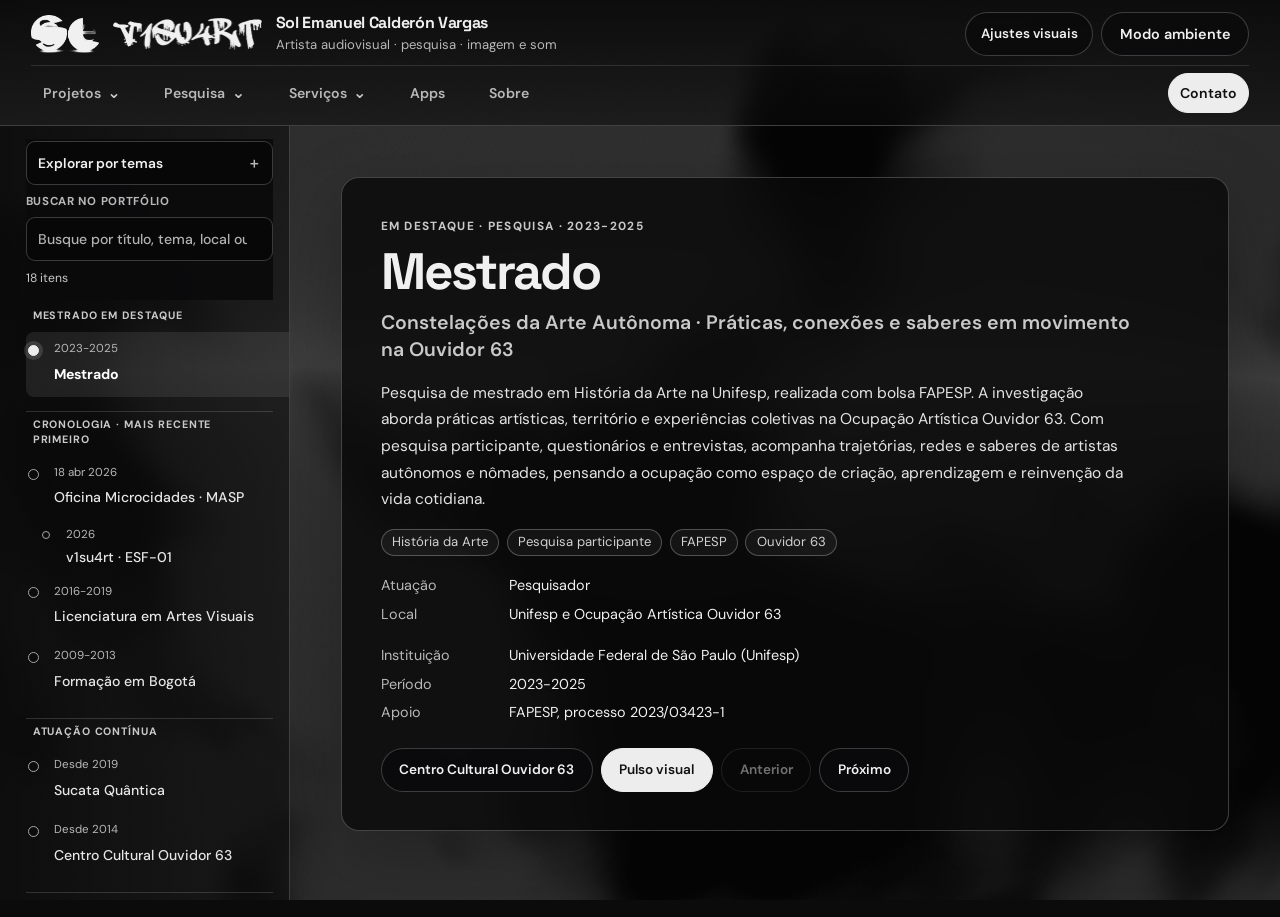
==== commit ca89a68d: "feat(ui): desktop menu module and styles; integrate desktop-menu.js into index.html" ====
--- a/index.html
+++ b/index.html
@@ -188,6 +188,7 @@
   <script src="js/projects.js"></script>
   <script src="js/shader.js"></script>
   <script src="js/audio.js"></script>
+  <script src="js/ui/desktop-menu.js"></script>
   <script src="js/app.js"></script>
 </body>
 </html>
--- a/css/style.css
+++ b/css/style.css
@@ -416,6 +416,22 @@
   .desktop-editorial-card .service-item { min-height: 0; padding: .85rem; border: 1px solid var(--line); border-radius: 12px; background: rgba(235,235,235,.04); }
   .desktop-editorial-card .service-item h2 { margin: 0; font-size: 1.05rem; }
   .desktop-editorial-card .service-item p { margin: .4rem 0 0; color: var(--muted); font-size: .9rem; }
+
+/* Desktop menu styles */
+.desktop-nav { display: flex; align-items: center; gap: .45rem; }
+.desktop-nav-item { position: relative; }
+.desktop-nav-trigger { border: 0; background: transparent; color: var(--muted); padding: .45rem .6rem; border-radius: 8px; font: 600 .9rem var(--body); cursor: pointer; }
+.desktop-nav-trigger[aria-expanded="true"] { background: rgba(235,235,235,.06); color: var(--text); }
+.desktop-menu-panel { position: absolute; top: calc(100% + .6rem); left: 0; min-width: 200px; max-width: 34rem; background: var(--panel); color: var(--text); border: 1px solid var(--line); border-radius: 10px; box-shadow: 0 8px 30px rgba(0,0,0,.6); padding: .6rem; z-index: 40; transform-origin: top left; transition: opacity .16s ease, transform .16s ease; opacity: 1; }
+.desktop-menu-panel[hidden] { opacity: 0; pointer-events: none; transform: translateY(-6px) scale(.995); }
+.desktop-menu-link { display: block; width: 100%; text-align: left; border: 0; background: transparent; padding: .45rem .6rem; border-radius: 8px; color: var(--text); font: 500 .9rem var(--body); }
+.desktop-menu-link:hover { background: rgba(235,235,235,.04); }
+.desktop-menu-divider { display: block; height: 1px; background: rgba(255,255,255,.04); margin: .4rem 0; }
+.desktop-nav-link { border: 0; background: transparent; color: var(--muted); padding: .45rem .6rem; border-radius: 8px; font: 600 .9rem var(--body); cursor: pointer; }
+
+@media (max-width: 900px) {
+  .desktop-nav { display: none; }
+}
   .card h1 { font-size: clamp(1.7rem,8vw,2.6rem); }
   .card .text { margin-top: .9rem; font-size: .95rem; line-height: 1.65; }
   .project-meta, .specs { grid-template-columns: 1fr; gap: 0; }
